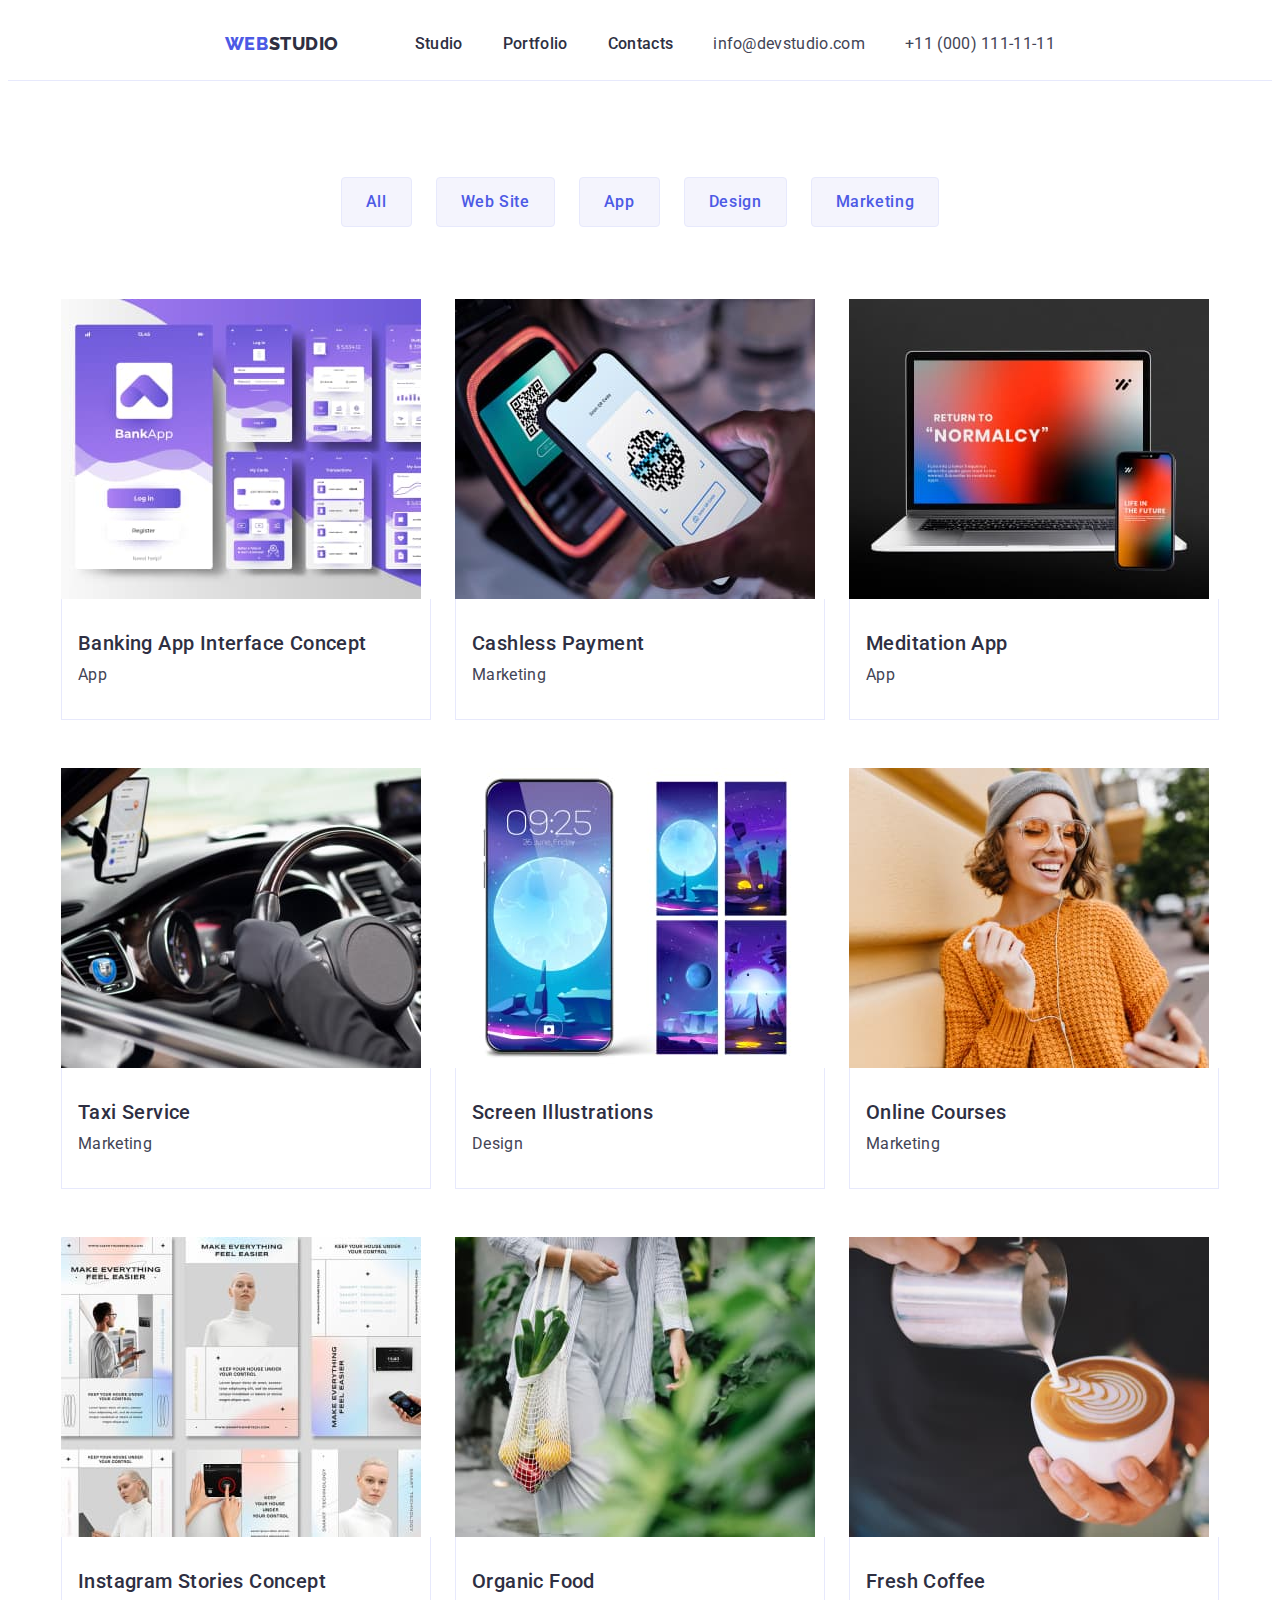
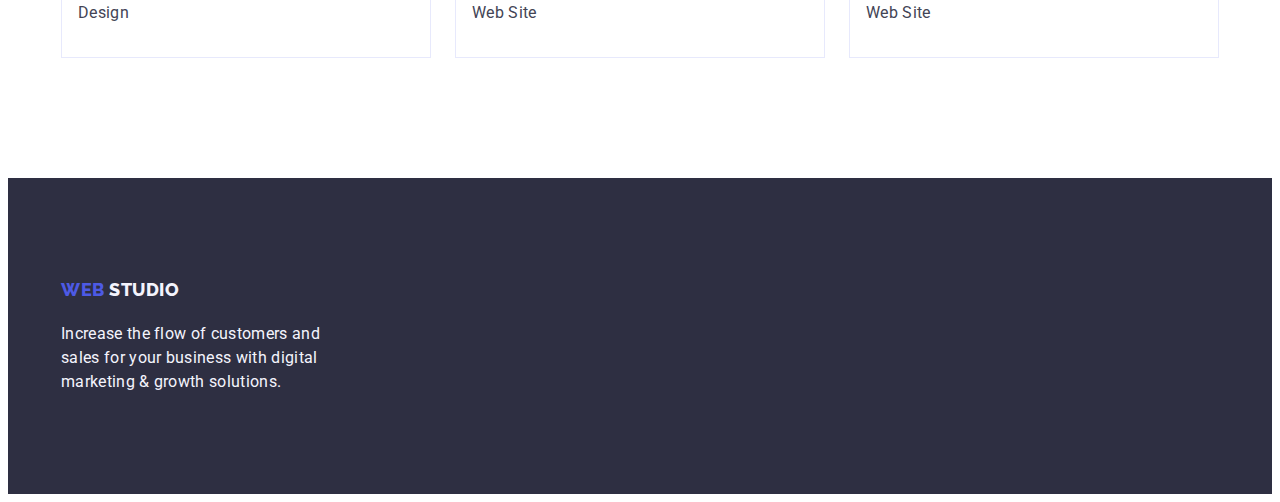
==== portfolio.html @ ec2f29a7 "17-07" ====
<!DOCTYPE html>
<html lang="en">

<head>
    <meta charset="UTF-8">
    <meta name="viewport" content="width=device-width, initial-scale=1.0">
    <title>Portfolio</title>
    <link rel="preconnect" href="https://fonts.googleapis.com">
    <link rel="preconnect" href="https://fonts.gstatic.com" crossorigin>
    <link
        href="https://fonts.googleapis.com/css2?family=Raleway:wght@800&family=Roboto:wght@400;500;700;900&display=swap"
        rel="stylesheet">
    <link rel="stylesheet" href="https://cdnjs.cloudflare.com/ajax/libs/modern-normalize/2.0.0/modern-normalize.min.css"
        integrity="sha512-4xo8blKMVCiXpTaLzQSLSw3KFOVPWhm/TRtuPVc4WG6kUgjH6J03IBuG7JZPkcWMxJ5huwaBpOpnwYElP/m6wg=="
        crossorigin="anonymous" referrerpolicy="no-referrer" />
    <link rel="stylesheet" href="./css/style.css">
</head>

<body>
    <header class="main-menu accent">
        <div class="header-content container">
            <nav class="menu">
                <div class="logotype">
                    <a href="./index.html" class="logo link">Web<span class="highlight">Studio</span></a>
                </div>
                <ul class="list">
                    <div class="menu-content">
                        <li><a href="./index.html" class="link nav-menu callout">Studio</a></li>
                        <li><a href="./portfolio.html" class="link nav-menu callout">Portfolio</a></li>
                        <li class="zero"><a href="" class="link nav-menu callout">Contacts</a></li>
                    </div>
                </ul>
            </nav>
            <address class="h-address">
                <ul class="list">
                    <div class="contacts-content">
                        <li><a href="mailto:info@devstudio.com" class="adress-item link">info@devstudio.com</a></li>
                        <li class="zero"><a href="tel:+110001111111" class="adress-item link">+11 (000) 111-11-11</a>
                        </li>
                    </div>
                </ul>
            </address>
        </div>
    </header>

    <main>
        <div class="container">
            <section class="portfolio-section">
                <h1 class="visually-hidden">buttons</h1>
                <ul class="list main-type">
                    <li><button type="button" class="press type-01">All</button></li>
                    <li><button type="button" class="press type-01">Web Site</button></li>
                    <li><button type="button" class="press type-01">App</button></li>
                    <li><button type="button" class="press type-01">Design</button></li>
                    <li><button type="button" class="press type-01">Marketing</button></li>
                </ul>



                <ul class="list portfolio-pict">
                    <li class="li-pict">
                        <a href="" class="link">
                            <img src="./images/banking.jpg" alt="app-interface" width="360">
                            <div class="description">
                                <h2 class="services indent">Banking App Interface Concept</h2>
                                <p class="applications">App</p>
                            </div>
                        </a>
                    </li>
                    <li class="li-pict">
                        <a href="" class="link"><img src="./images/cash-pay.jpg" alt="payment" width="360">
                            <div class="description">
                                <h2 class="services indent">Cashless Payment</h2>
                                <p class="applications">Marketing</p>
                            </div>
                        </a>
                    </li>
                    <li class="li-pict">
                        <div>
                            <a href="" class="link"><img src="./images/medit.jpg" alt="app" width="360">
                                <div class="description">
                                    <h2 class="services indent">Meditation App</h2>
                                    <p class="applications">App</p>
                                </div>
                            </a>
                    </li>
                    <li class="li-pict">
                        <a href="" class="link"><img src="./images/taxi.jpg" alt="service" width="360">
                            <div class="description">
                                <h2 class="services indent">Taxi Service</h2>
                                <p class="applications">Marketing</p>
                            </div>
                        </a>
                    </li>
                    <li class="li-pict">
                        <a href="" class="link"><img src="./images/illustr.jpg" alt="screen" width="360">
                            <div class="description">
                                <h2 class="services indent">Screen Illustrations</h2>
                                <p class="applications">Design</p>
                            </div>
                        </a>
                    </li>
                    <li class="li-pict">
                        <a href="" class="link"><img src="./images/on-courses.jpg" alt="couses" width="360">
                            <div class="description">
                                <h2 class="services indent">Online Courses</h2>
                                <p class="applications">Marketing</p>
                            </div>
                        </a>
                    </li>
                    <li class="li-pict">
                        <a href="" class="link"><img src="./images/insta.jpg" alt="stories" width="360">
                            <div class="description">
                                <h2 class="services indent">Instagram Stories Concept</h2>
                                <p class="applications">Design</p>
                            </div>
                        </a>
                    </li>
                    <li class="li-pict">
                        <a href="" class="link"><img src="./images/organic.jpg" alt="food" width="360">
                            <div class="description">
                                <h2 class="services indent">Organic Food</h2>
                                <p class="applications">Web Site</p>
                            </div>
                        </a>
                    </li>
                    <li class="li-pict">
                        <a href="" class="link"><img src="./images/fresh.jpg" alt="coffee" width="360">
                            <div class="description">
                                <h2 class="services indent">Fresh Coffee</h2>
                                <p class="applications">Web Site</p>
                            </div>
                        </a>
                    </li>
                </ul>
            </section>
        </div>

    </main>

    <footer class="down down-cont">
        <div class="container">
            <div class="logotype">
                <a href="./index.html" class="logo link">Web
                    <span class="down-logo">Studio</span>
                </a>
            </div>
            <p class="down-par down-text">Increase the flow of customers and sales for your business with digital
                marketing &
                growth
                solutions.</p>
        </div>
    </footer>
</body>


</html>
---- css/style.css ----
:root {
    --main-color: #2E2F42;
    --logo-color: #4D5AE5;
--second-color: #434455;
    --white: #FFF;
    --cloud: #F4F4FD;
    --cornflower:#E7E9FC;
}

body{
    font-family: 'Roboto', sans-serif;
    color: var(--second-color,#434455);
    background-color: #FFFFFF;
}



h1,
h2,
h3,
p {
	margin-top: 0;
	margin-bottom: 0;
}

ul {
	margin-top: 0;
	margin-bottom: 0;
	padding-left: 0;
} 
img {
    display: block;
}

    .link {
            text-decoration: none;
          }
    
    .list {
            list-style-type: none;
        } 


    .nav-menu {
        font-weight: 500;
        color: var(--main-color,#2E2F42);
        line-height: 1.5;
        letter-spacing: 0.02em;
    }
    
    .link:hover {
        color: #404bbf;
    }
    .link:focus {
        color: #404bbf;
    }

    .logo {
            font-size: 18px;
            font-family: "Raleway", sans-serif;
            line-height: 1.17;
            letter-spacing: 0.03em;
            text-transform: uppercase;
            color: var(--logo-color,#4D5AE5);
            font-weight: 800;                 
    }

    .highlight {
        color: var(--main-color);
    }
        .header-content {
            display: flex;
            width: 1440px;
            height: 72px;
            justify-content: center;
            align-items: center;
            flex-shrink: 0;
            background: var(--white, #FFF);
        }
        .accent {
            border-bottom: 1px solid var(--cornflower,#E7E9FC);
        }
        .menu {
            display: flex;
        }
         .logotype {
            display: inline-flex;
                height: 24px;
                align-items: center;
                flex-shrink: 0;
                margin-right: 76px;
         }
                 .logotype.logo {
                    display: flex;
                        width: 44px;
                        flex-direction: column;
                        justify-content: center;
                 }
                 .logotype.highlight {
                                    display: flex;
                                        width: 71px;
                                        flex-direction: column;
                                        justify-content: center;
                                 }
                                 .callout{
                                    padding: 24px 0;
                                 }
                                 .zero {
                                    margin-right: 0;
                                 }

         .menu-content {
                    display: inline-flex;
                        align-items: flex-start;
                        gap: 40px;
                    margin-left: 0;
                    margin-right: 40px;
                 }
         .contacts-content {
                    display: inline-flex;
                    gap: 40px;

                 }

    .adress-item {
        color: var(--second-color, #434455);
        font-size: 16px;
        line-height: 1.5;
        letter-spacing: 0.02em;
    }
        .h-address {
            font-style: normal;
        }
               
                
                  

.solutions {
        background-color: var(--main-color,#2E2F42);
 }

 .hero {
width: 1440px;
    height: 600px;
    flex-shrink: 0;
    padding: 188px 0;
 }
 .text-title-1 {
    display: flex;
        width: 496px;
        flex-direction: column;
        flex-shrink: 0;
        padding-top: 188px;
        padding-bottom: 48px;
        padding-left: 472px;
        padding-right: 472px;
 }
 .bttn {
min-width: 169px;
display: block;
height: 56px;
border: none;
background-color: var(--logo-color);
border-radius: 4px;
 }
      
     .eff-sol {
         color: var(--white, #FFF);
         text-align: center;
         font-size: 56px;
         line-height: 1.07;
         letter-spacing: 0.02em;
        max-width: 496px;
        cursor: pointer;
        }
.click {
                background-color: #4D5AE5;
                cursor: pointer;
                font-family: "Roboto", sans-serif;
                font-weight: 500;
                font-size: 16px;
                line-height: 1.5;
                letter-spacing: 0.04em;
                color: #ffffff;
}
.click:focus {
    background-color: #404BBF;
}

.click:hover {
    background-color: #404BBF;
}


  .section {  
    width: 1128px;
        padding: 120px 0;
  }
  .third-section {
    padding-bottom: 120px;
  }

.features {
display: flex;
gap: 24px; 
} 
.element {
    width: calc((100% - 72px) / 4);
}
.points {
            font-weight: 500;
            font-size: 20px;
            line-height: 1.2;
            letter-spacing: 0.02em;
            color: var(--main-color,#2E2F42);
            text-align: center;
}
.indent {
    margin-bottom: 8px;
}
.point-text {
    font-size: 16px;
    line-height: 1.5;
    letter-spacing: 0.02em;
    color: var(--second-color,#434455);
    text-align: center;
}

.title {
    font-size: 36px;
    line-height: 1.11;
    letter-spacing: 0.02em;
    text-transform: capitalize;
    color: var(--main-color,#2E2F42);
    text-align: center;
}
.pict-title{
    margin-bottom: 72px;
    
}

.illustration {
width: calc((100% - 48px) / 3);
}

.pictures {
display: flex;
gap: 24px;
}
.card {
    border-radius: 0px 0px 4px 4px;
        background: var(--white, #FFF);
        box-shadow: 0px 2px 1px 0px rgba(46, 47, 66, 0.08), 0px 1px 1px 0px rgba(46, 47, 66, 0.16), 0px 1px 6px 0px rgba(46, 47, 66, 0.08);
        padding: 32px 16px;
        width: calc((100% - 72px) / 4);
}
.avatar{
    width: calc((100% - 72px) / 4);
    border-radius: 0px 0px 4px 4px;
}
.team {
    background: var(--cloud, #F4F4FD);
    letter-spacing: 0.02em;
    color: var(--main-color,#2E2F42);
}
.member {
    background-color: #FFFFFF;
}
.container {
    width: 1158px;
    margin: 0 auto;
    padding: 0 15px;
}

.down { 
    background: var(--main-color,#2E2F42);
    color: var(--cloud, #F4F4FD);
        line-height: 1.5;
        letter-spacing: 0.013em;
}
.down-cont {
    padding: 100px 0;
}

.down-logo {
    color: var(--cloud,#F4F4FD);
}
.mark {
    display: inline-block;
    margin-bottom: 16px;
}

.logotype.down-logo {
    display: flex;
        width: 71px;
        flex-direction: column;
        justify-content: center;
}
.down-text {
    display: flex;
        width: 264px;
        flex-direction: column;
        flex-shrink: 0;
        padding-top: 19px;
}
.down-par {
    letter-spacing: 0.02em;
    line-height: 1.5;
    color: var(--cloud,#F4F4FD);
}
.portfolio-section {
    padding-top: 96px;
        padding-bottom: 120px;
}
.press {
    font-family: "Roboto", sans-serif;
    font-weight: 500;
    font-size: 16px;
    line-height: 1.5;
    letter-spacing: 0.04em;
    color: var(--logo-color,#4D5AE5);
    background-color: var(--cloud,#F4F4FD);
    cursor: pointer;
}
.press:hover {
color: #FFFFFF;
background-color: #404BBF;
}
.press:focus {
color: #FFFFFF;
background-color: #404BBF;
}
.main-type {
    display: flex;
        gap: 24px;
        justify-content: center;
        margin-bottom: 72px;
}
.type-01 {
    padding: 12px 24px;
    border: 1px solid var(--cornflower);
    border-radius: 4px;
}
.type-01:focus {
    border: 1px solid transparent;
}
.type-01:hover {
    border: 1px solid transparent;
}


.portfolio-pict {
    display: flex;
    flex-wrap: wrap;
    column-gap: 24px;
    row-gap: 48px;
}
.li-pict {
    width: calc((100% - 48px) / 3);
   
}

 .description {
    padding: 32px 16px;
    border: 1px solid var(--cornflower);
        border-top: none;
 }
.services {
    font-weight: 500;
    font-size: 20px;
    line-height: 1.2;
    letter-spacing: 0.02em;
    color: var(--main-color,#2E2F42);
}

.applications {
    font-size: 16px;
    line-height: 1.5;
    letter-spacing: 0.02em;
    color: var(--second-color,#434455);
}
         .visually-hidden {
             position: absolute;
             width: 1px;
             height: 1px;
             margin: -1px;
             border: 0;
             padding: 0;
             white-space: nowrap;
             clip-path: inset(100%);
             clip: rect(0 0 0 0);
             overflow: hidden;
         }
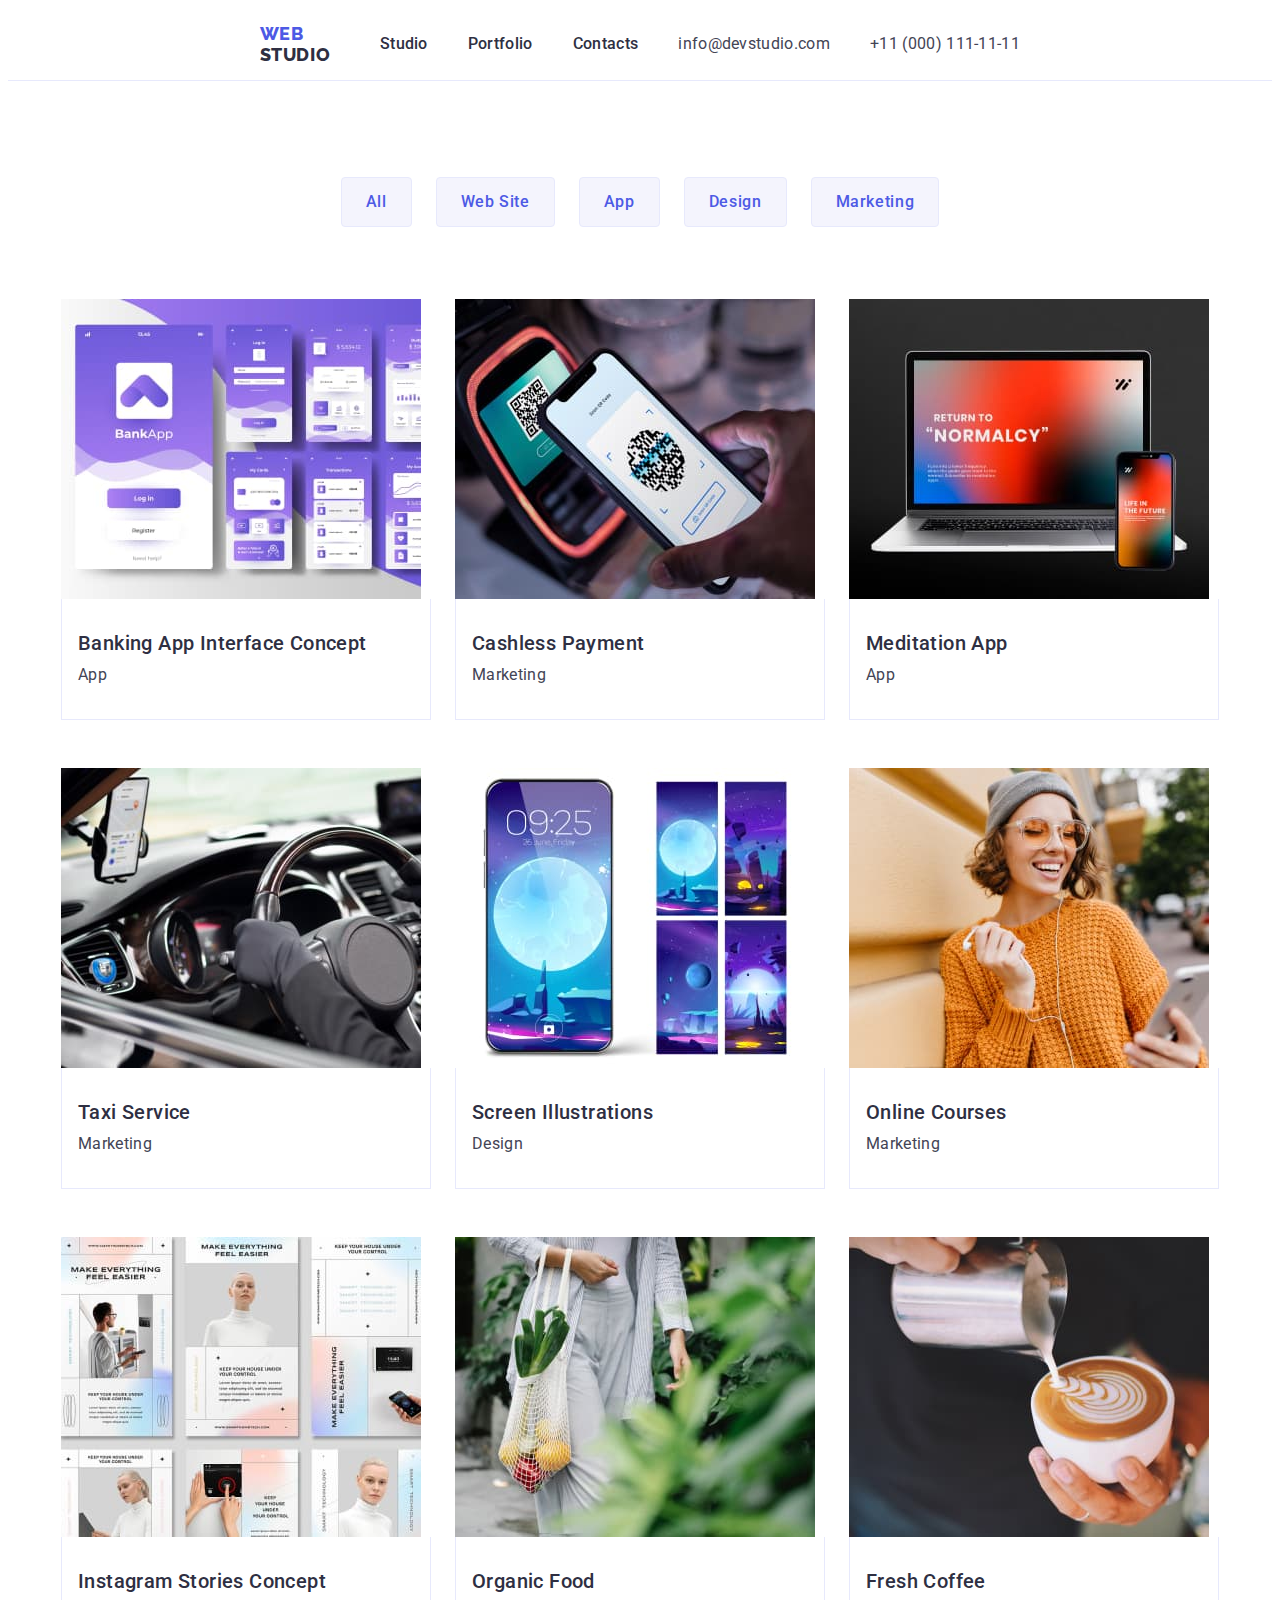
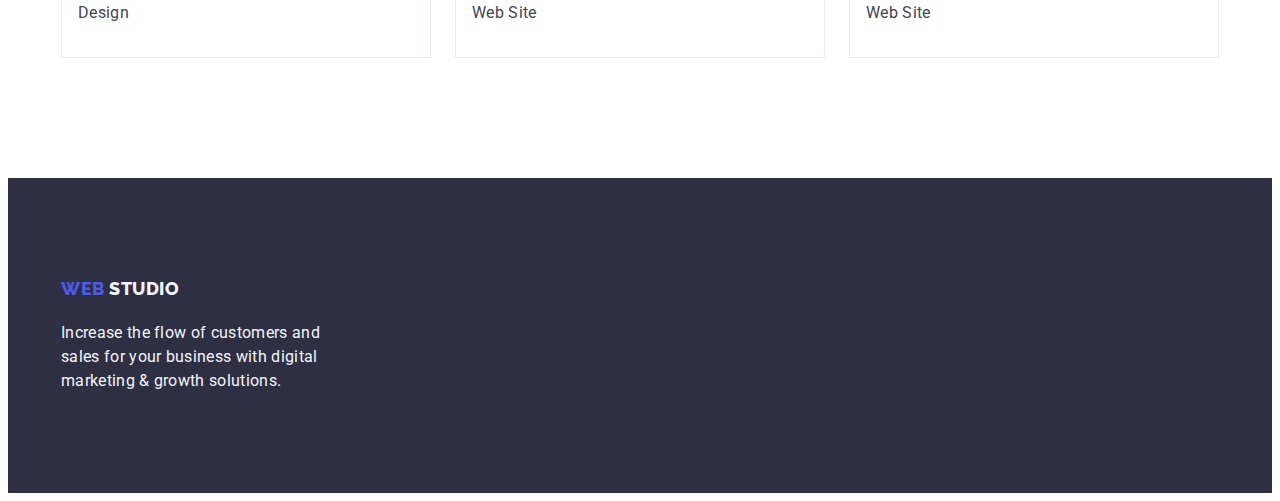
==== commit 3e335ef3: "18-12" ====
--- a/portfolio.html
+++ b/portfolio.html
@@ -20,32 +20,27 @@
     <header class="main-menu accent">
         <div class="header-content container">
             <nav class="menu">
-                <div class="logotype">
-                    <a href="./index.html" class="logo link">Web<span class="highlight">Studio</span></a>
-                </div>
-                <ul class="list">
-                    <div class="menu-content">
-                        <li><a href="./index.html" class="link nav-menu callout">Studio</a></li>
-                        <li><a href="./portfolio.html" class="link nav-menu callout">Portfolio</a></li>
-                        <li class="zero"><a href="" class="link nav-menu callout">Contacts</a></li>
-                    </div>
+                <a href="./index.html" class="logo logotype link">Web<span class="highlight">Studio</span>
+                </a>
+                <ul class="list menu-content">
+                    <li><a href="./index.html" class="link nav-menu callout">Studio</a></li>
+                    <li><a href="./portfolio.html" class="link nav-menu callout">Portfolio</a></li>
+                    <li class="zero"><a href="" class="link nav-menu callout">Contacts</a></li>
                 </ul>
             </nav>
             <address class="h-address">
-                <ul class="list">
-                    <div class="contacts-content">
-                        <li><a href="mailto:info@devstudio.com" class="adress-item link">info@devstudio.com</a></li>
-                        <li class="zero"><a href="tel:+110001111111" class="adress-item link">+11 (000) 111-11-11</a>
-                        </li>
-                    </div>
+                <ul class="list contacts-content">
+                    <li><a href="mailto:info@devstudio.com" class="adress-item link">info@devstudio.com</a></li>
+                    <li class="zero"><a href="tel:+110001111111" class="adress-item link">+11 (000) 111-11-11</a>
+                    </li>
                 </ul>
             </address>
         </div>
     </header>
 
     <main>
-        <div class="container">
-            <section class="portfolio-section">
+        <section class="portfolio-section">
+            <div class="container">
                 <h1 class="visually-hidden">buttons</h1>
                 <ul class="list main-type">
                     <li><button type="button" class="press type-01">All</button></li>
@@ -76,13 +71,13 @@
                         </a>
                     </li>
                     <li class="li-pict">
-                        <div>
-                            <a href="" class="link"><img src="./images/medit.jpg" alt="app" width="360">
-                                <div class="description">
-                                    <h2 class="services indent">Meditation App</h2>
-                                    <p class="applications">App</p>
-                                </div>
-                            </a>
+
+                        <a href="" class="link"><img src="./images/medit.jpg" alt="app" width="360">
+                            <div class="description">
+                                <h2 class="services indent">Meditation App</h2>
+                                <p class="applications">App</p>
+                            </div>
+                        </a>
                     </li>
                     <li class="li-pict">
                         <a href="" class="link"><img src="./images/taxi.jpg" alt="service" width="360">
@@ -133,7 +128,7 @@
                         </a>
                     </li>
                 </ul>
-            </section>
+        </section>
         </div>
 
     </main>
--- a/css/style.css
+++ b/css/style.css
@@ -82,12 +82,9 @@
         }
         .menu {
             display: flex;
+            align-items: center;
         }
          .logotype {
-            display: inline-flex;
-                height: 24px;
-                align-items: center;
-                flex-shrink: 0;
                 margin-right: 76px;
          }
                  .logotype.logo {
@@ -117,7 +114,7 @@
                     margin-right: 40px;
                  }
          .contacts-content {
-                    display: inline-flex;
+                    display: flex;
                     gap: 40px;
 
                  }
@@ -164,7 +161,7 @@
 border-radius: 4px;
  }
       
-     .eff-sol {
+     .first-title {
          color: var(--white, #FFF);
          text-align: center;
          font-size: 56px;
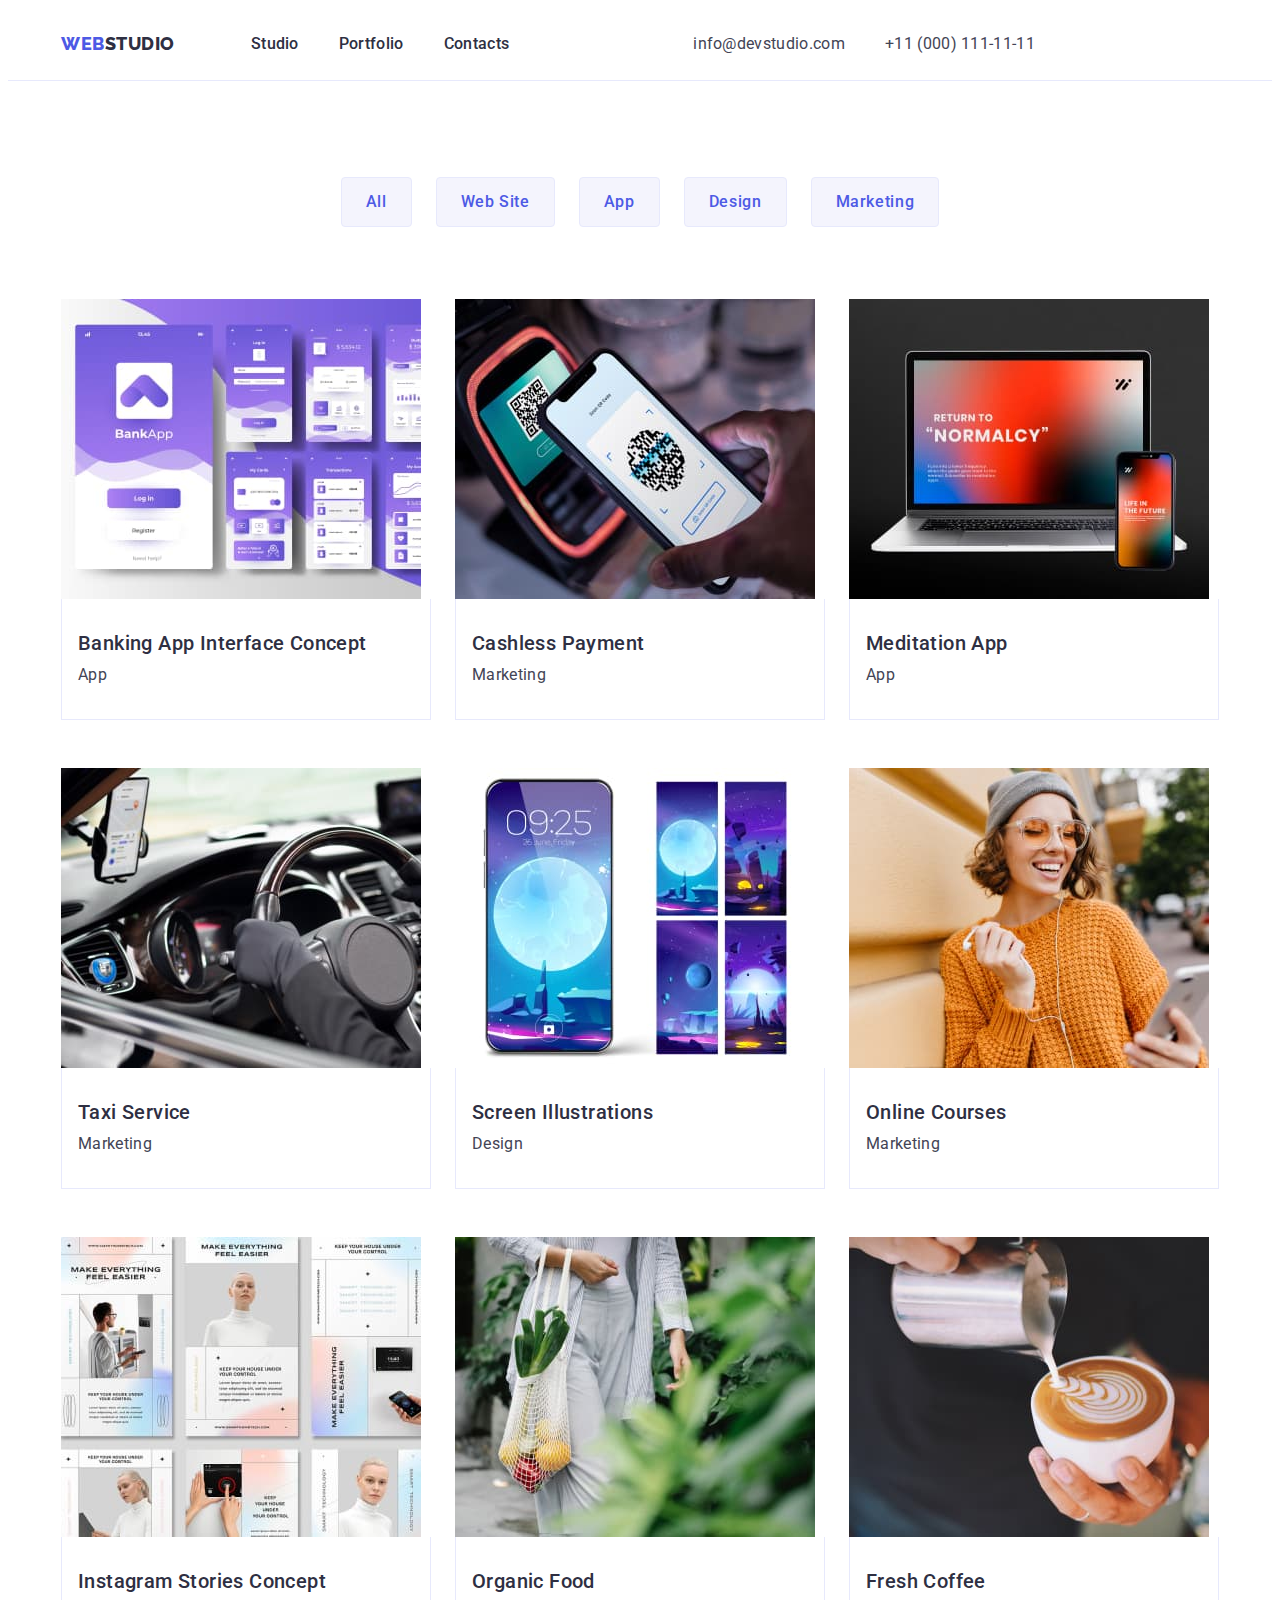
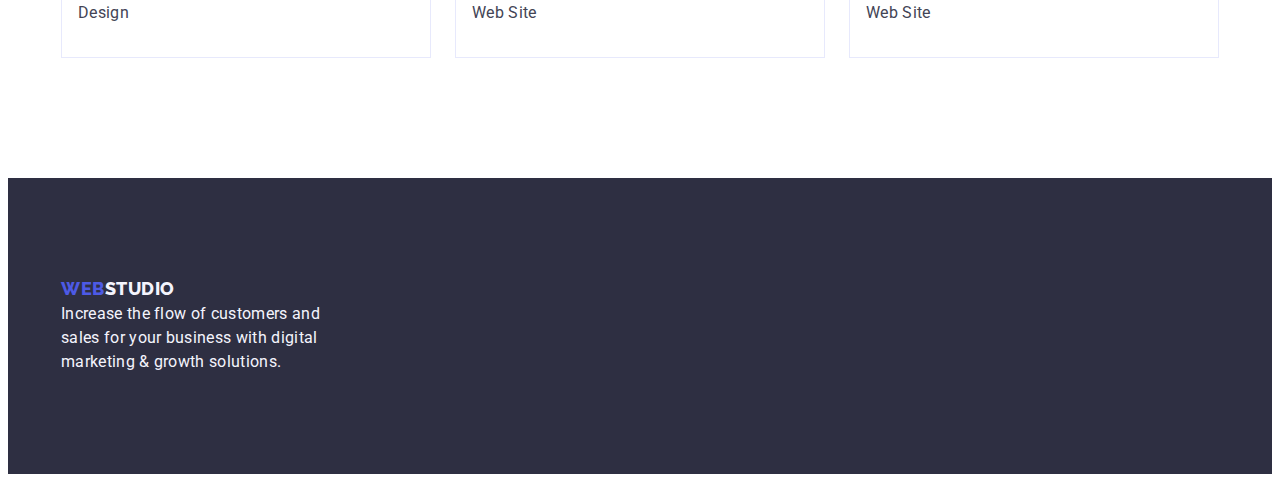
==== commit f192887e: "01-54" ====
--- a/portfolio.html
+++ b/portfolio.html
@@ -20,18 +20,18 @@
     <header class="main-menu accent">
         <div class="header-content container">
             <nav class="menu">
-                <a href="./index.html" class="logo logotype link">Web<span class="highlight">Studio</span>
-                </a>
+                <a href="./index.html" class="logo logotype link">Web<span class="highlight">Studio</span></a>
                 <ul class="list menu-content">
                     <li><a href="./index.html" class="link nav-menu callout">Studio</a></li>
                     <li><a href="./portfolio.html" class="link nav-menu callout">Portfolio</a></li>
-                    <li class="zero"><a href="" class="link nav-menu callout">Contacts</a></li>
+                    <li><a href="" class="link nav-menu callout">Contacts</a></li>
+
                 </ul>
             </nav>
-            <address class="h-address">
-                <ul class="list contacts-content">
-                    <li><a href="mailto:info@devstudio.com" class="adress-item link">info@devstudio.com</a></li>
-                    <li class="zero"><a href="tel:+110001111111" class="adress-item link">+11 (000) 111-11-11</a>
+            <address class="h-address contacts-content">
+                <ul class="list inline">
+                    <li class=""><a href="mailto:info@devstudio.com" class="adress-item  link">info@devstudio.com</a></li>
+                    <li class=""><a href="tel:+110001111111" class="adress-item  link">+11 (000) 111-11-11</a>
                     </li>
                 </ul>
             </address>
@@ -43,11 +43,11 @@
             <div class="container">
                 <h1 class="visually-hidden">buttons</h1>
                 <ul class="list main-type">
-                    <li><button type="button" class="press type-01">All</button></li>
-                    <li><button type="button" class="press type-01">Web Site</button></li>
-                    <li><button type="button" class="press type-01">App</button></li>
-                    <li><button type="button" class="press type-01">Design</button></li>
-                    <li><button type="button" class="press type-01">Marketing</button></li>
+                    <li><button type="button" class="press type-b">All</button></li>
+                    <li><button type="button" class="press type-b">Web Site</button></li>
+                    <li><button type="button" class="press type-b">App</button></li>
+                    <li><button type="button" class="press type-b">Design</button></li>
+                    <li><button type="button" class="press type-b">Marketing</button></li>
                 </ul>
 
 
@@ -128,18 +128,16 @@
                         </a>
                     </li>
                 </ul>
+            </div>
         </section>
-        </div>
-
     </main>
 
     <footer class="down down-cont">
         <div class="container">
-            <div class="logotype">
-                <a href="./index.html" class="logo link">Web
-                    <span class="down-logo">Studio</span>
-                </a>
-            </div>
+
+            <a href="./index.html" class="logo link">Web<span class="down-logo">Studio</span>
+            </a>
+
             <p class="down-par down-text">Increase the flow of customers and sales for your business with digital
                 marketing &
                 growth
--- a/css/style.css
+++ b/css/style.css
@@ -70,12 +70,11 @@
     }
         .header-content {
             display: flex;
-            width: 1440px;
-            height: 72px;
-            justify-content: center;
             align-items: center;
-            flex-shrink: 0;
-            background: var(--white, #FFF);
+        }
+        .main-menu {
+            padding-top: 24px ;
+            padding-bottom: 24px;
         }
         .accent {
             border-bottom: 1px solid var(--cornflower,#E7E9FC);
@@ -87,18 +86,6 @@
          .logotype {
                 margin-right: 76px;
          }
-                 .logotype.logo {
-                    display: flex;
-                        width: 44px;
-                        flex-direction: column;
-                        justify-content: center;
-                 }
-                 .logotype.highlight {
-                                    display: flex;
-                                        width: 71px;
-                                        flex-direction: column;
-                                        justify-content: center;
-                                 }
                                  .callout{
                                     padding: 24px 0;
                                  }
@@ -108,15 +95,14 @@
 
          .menu-content {
                     display: inline-flex;
-                        align-items: flex-start;
                         gap: 40px;
-                    margin-left: 0;
-                    margin-right: 40px;
                  }
          .contacts-content {
+            margin: 0 auto;
+                 }
+                 .inline {
                     display: flex;
                     gap: 40px;
-
                  }
 
     .adress-item {
@@ -137,21 +123,10 @@
  }
 
  .hero {
-width: 1440px;
-    height: 600px;
     flex-shrink: 0;
     padding: 188px 0;
  }
- .text-title-1 {
-    display: flex;
-        width: 496px;
-        flex-direction: column;
-        flex-shrink: 0;
-        padding-top: 188px;
-        padding-bottom: 48px;
-        padding-left: 472px;
-        padding-right: 472px;
- }
+ 
  .bttn {
 min-width: 169px;
 display: block;
@@ -159,9 +134,11 @@
 border: none;
 background-color: var(--logo-color);
 border-radius: 4px;
+margin: 0 auto;
+margin-top: 48px;
  }
       
-     .first-title {
+     .eff-sol {
          color: var(--white, #FFF);
          text-align: center;
          font-size: 56px;
@@ -169,6 +146,7 @@
          letter-spacing: 0.02em;
         max-width: 496px;
         cursor: pointer;
+        margin: 0 auto;
         }
 .click {
                 background-color: #4D5AE5;
@@ -190,7 +168,6 @@
 
 
   .section {  
-    width: 1128px;
         padding: 120px 0;
   }
   .third-section {
@@ -210,7 +187,6 @@
             line-height: 1.2;
             letter-spacing: 0.02em;
             color: var(--main-color,#2E2F42);
-            text-align: center;
 }
 .indent {
     margin-bottom: 8px;
@@ -220,7 +196,6 @@
     line-height: 1.5;
     letter-spacing: 0.02em;
     color: var(--second-color,#434455);
-    text-align: center;
 }
 
 .title {
@@ -246,10 +221,10 @@
 }
 .card {
     border-radius: 0px 0px 4px 4px;
-        background: var(--white, #FFF);
-        box-shadow: 0px 2px 1px 0px rgba(46, 47, 66, 0.08), 0px 1px 1px 0px rgba(46, 47, 66, 0.16), 0px 1px 6px 0px rgba(46, 47, 66, 0.08);
-        padding: 32px 16px;
-        width: calc((100% - 72px) / 4);
+background: var(--white, #FFF);
+box-shadow: 0px 2px 1px 0px rgba(46, 47, 66, 0.08), 0px 1px 1px 0px rgba(46, 47, 66, 0.16), 0px 1px 6px 0px rgba(46, 47, 66, 0.08);
+       padding-top: 32px;
+       padding-bottom: 32px;
 }
 .avatar{
     width: calc((100% - 72px) / 4);
@@ -259,6 +234,9 @@
     background: var(--cloud, #F4F4FD);
     letter-spacing: 0.02em;
     color: var(--main-color,#2E2F42);
+}
+.center {
+    text-align: center;
 }
 .member {
     background-color: #FFFFFF;
@@ -287,18 +265,11 @@
     margin-bottom: 16px;
 }
 
-.logotype.down-logo {
-    display: flex;
-        width: 71px;
-        flex-direction: column;
-        justify-content: center;
-}
+
 .down-text {
-    display: flex;
         width: 264px;
         flex-direction: column;
         flex-shrink: 0;
-        padding-top: 19px;
 }
 .down-par {
     letter-spacing: 0.02em;
@@ -333,15 +304,15 @@
         justify-content: center;
         margin-bottom: 72px;
 }
-.type-01 {
+.type-b {
     padding: 12px 24px;
     border: 1px solid var(--cornflower);
     border-radius: 4px;
 }
-.type-01:focus {
+.type-b:focus {
     border: 1px solid transparent;
 }
-.type-01:hover {
+.type-b:hover {
     border: 1px solid transparent;
 }
 
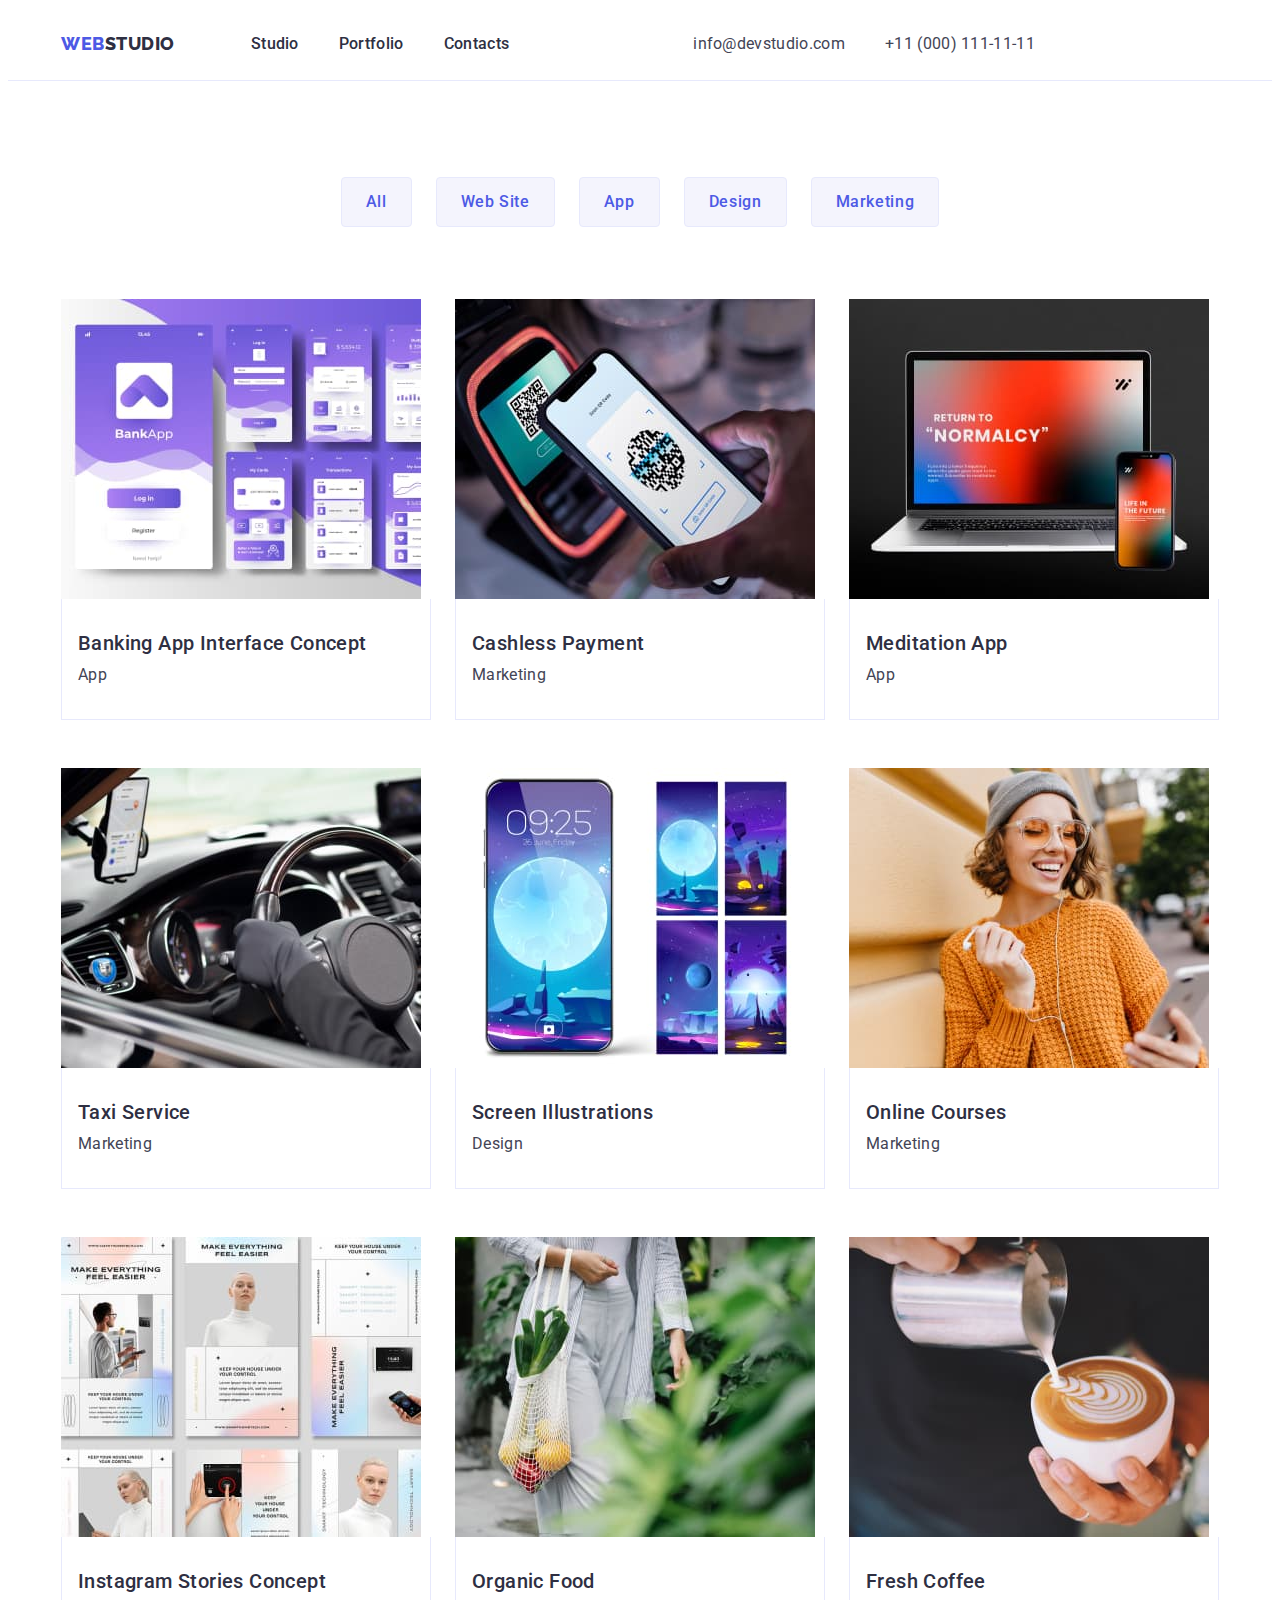
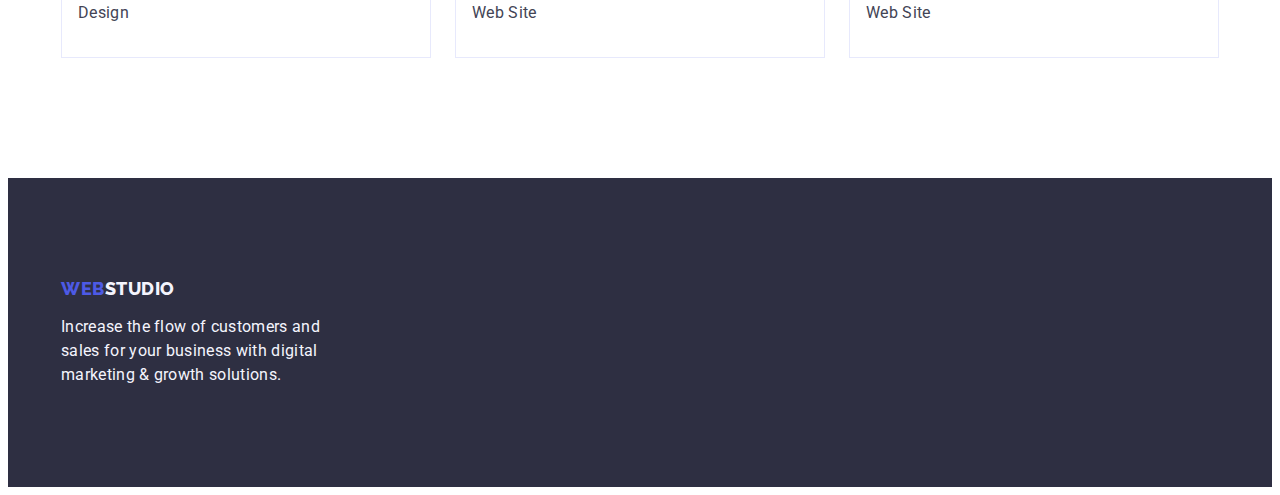
==== commit ed8ef017: "11-04" ====
--- a/portfolio.html
+++ b/portfolio.html
@@ -135,7 +135,7 @@
     <footer class="down down-cont">
         <div class="container">
 
-            <a href="./index.html" class="logo link">Web<span class="down-logo">Studio</span>
+            <a href="./index.html" class="logo link mark">Web<span class="down-logo">Studio</span>
             </a>
 
             <p class="down-par down-text">Increase the flow of customers and sales for your business with digital
--- a/css/style.css
+++ b/css/style.css
@@ -46,6 +46,7 @@
         color: var(--main-color,#2E2F42);
         line-height: 1.5;
         letter-spacing: 0.02em;
+        display: block;
     }
     
     .link:hover {
@@ -72,10 +73,7 @@
             display: flex;
             align-items: center;
         }
-        .main-menu {
-            padding-top: 24px ;
-            padding-bottom: 24px;
-        }
+        
         .accent {
             border-bottom: 1px solid var(--cornflower,#E7E9FC);
         }
@@ -223,8 +221,7 @@
     border-radius: 0px 0px 4px 4px;
 background: var(--white, #FFF);
 box-shadow: 0px 2px 1px 0px rgba(46, 47, 66, 0.08), 0px 1px 1px 0px rgba(46, 47, 66, 0.16), 0px 1px 6px 0px rgba(46, 47, 66, 0.08);
-       padding-top: 32px;
-       padding-bottom: 32px;
+padding: 32px 16px;
 }
 .avatar{
     width: calc((100% - 72px) / 4);
